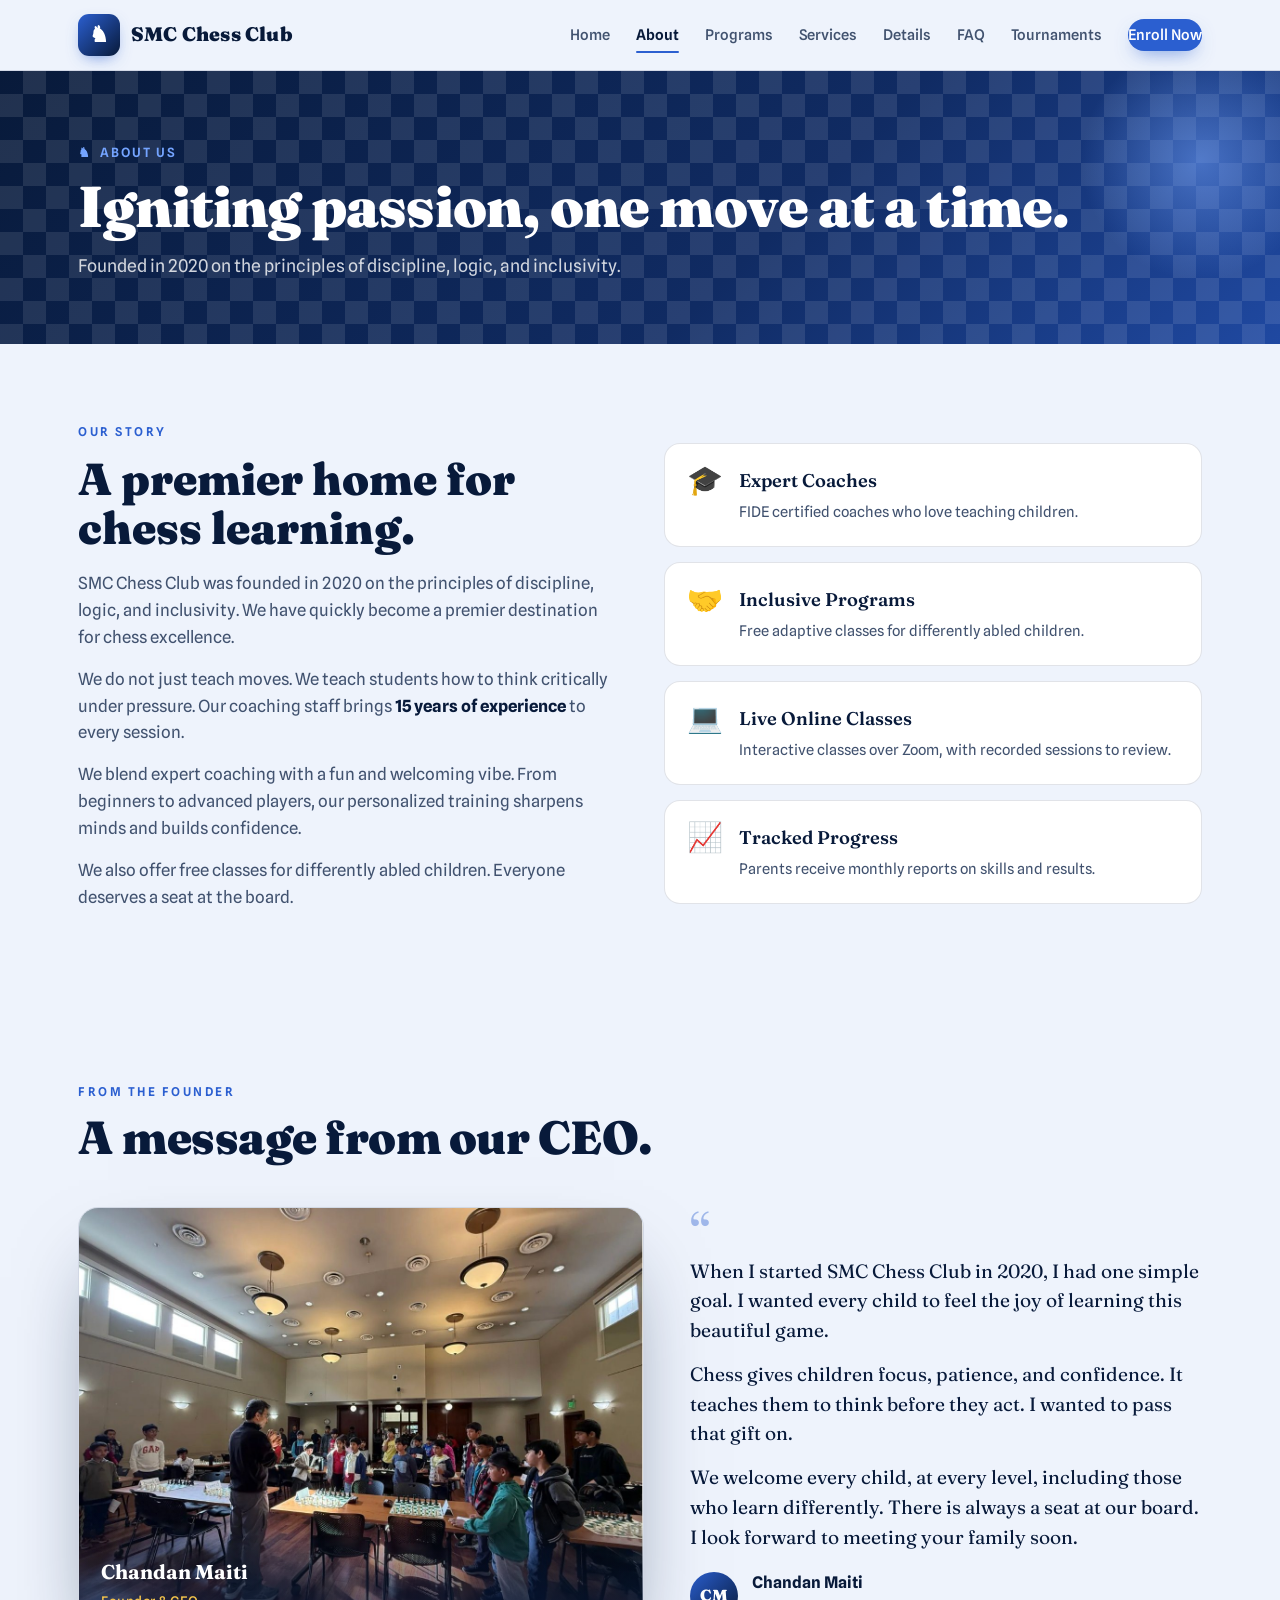
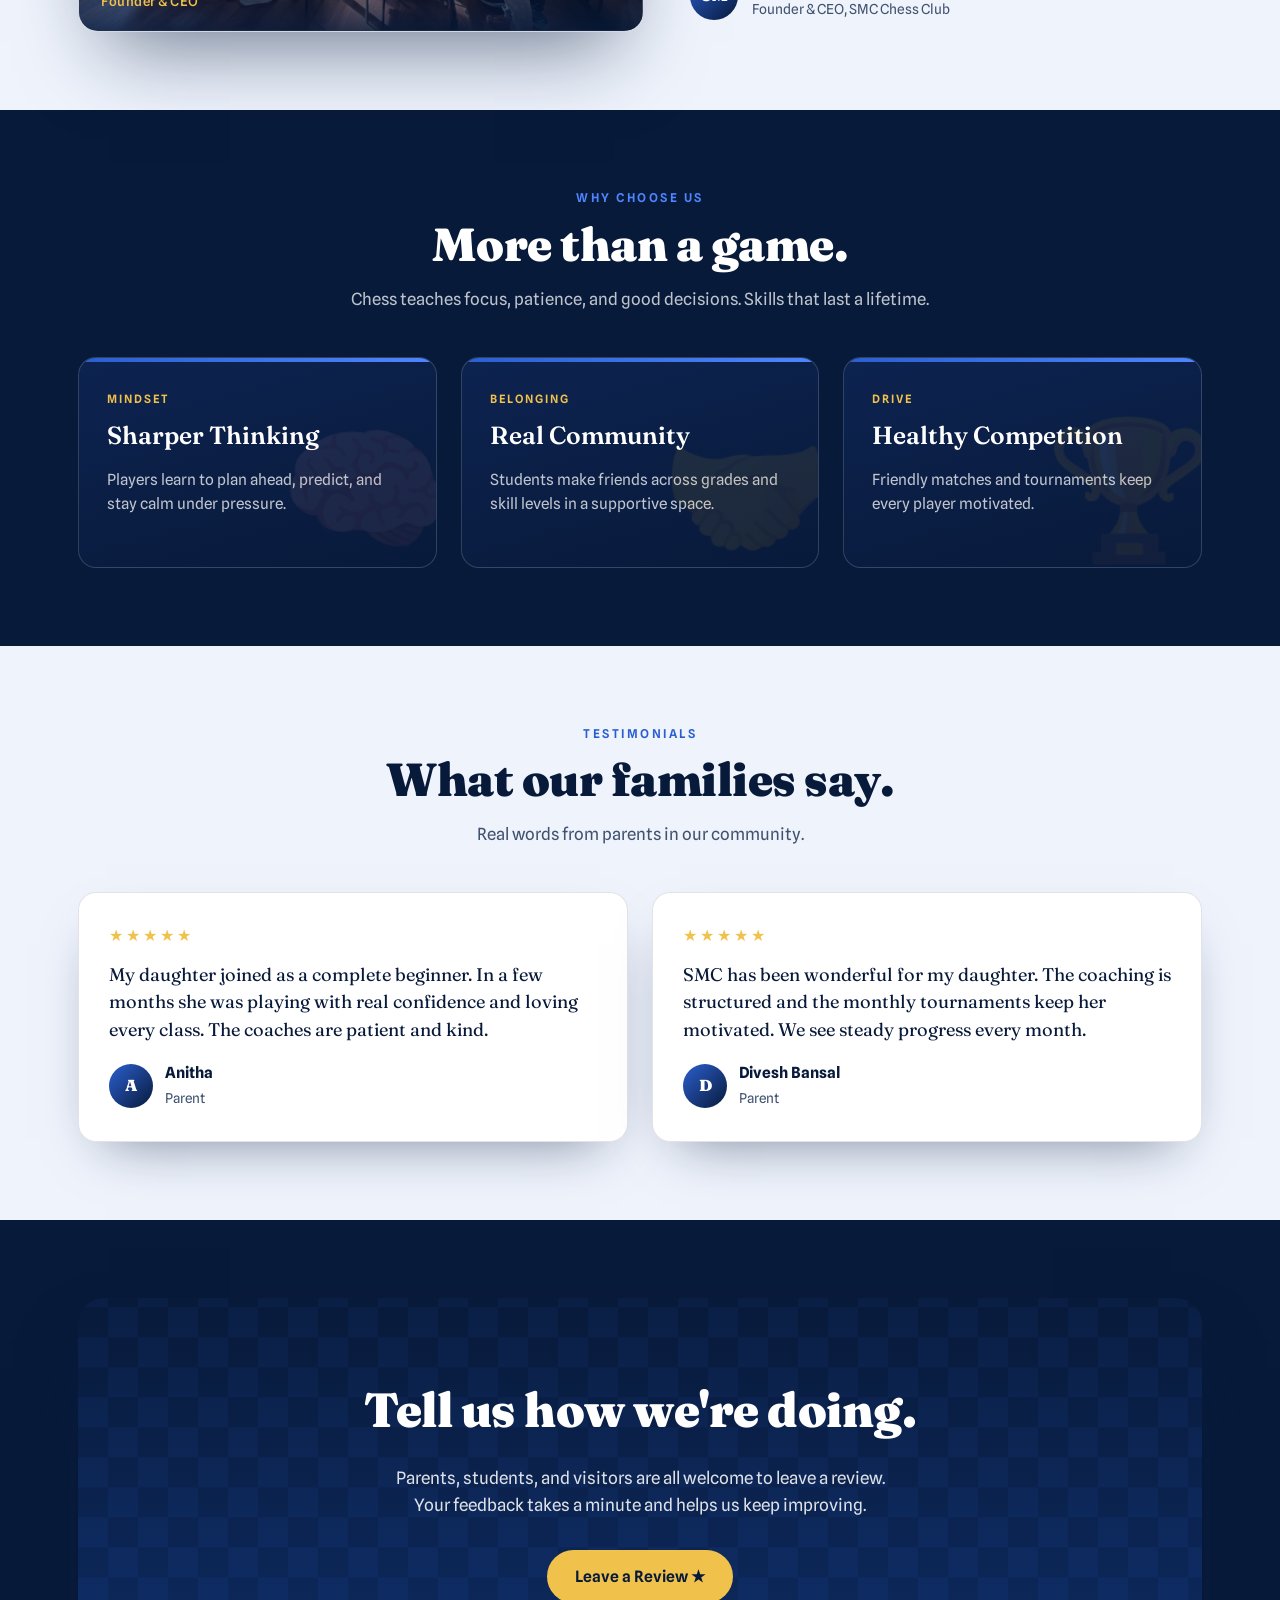
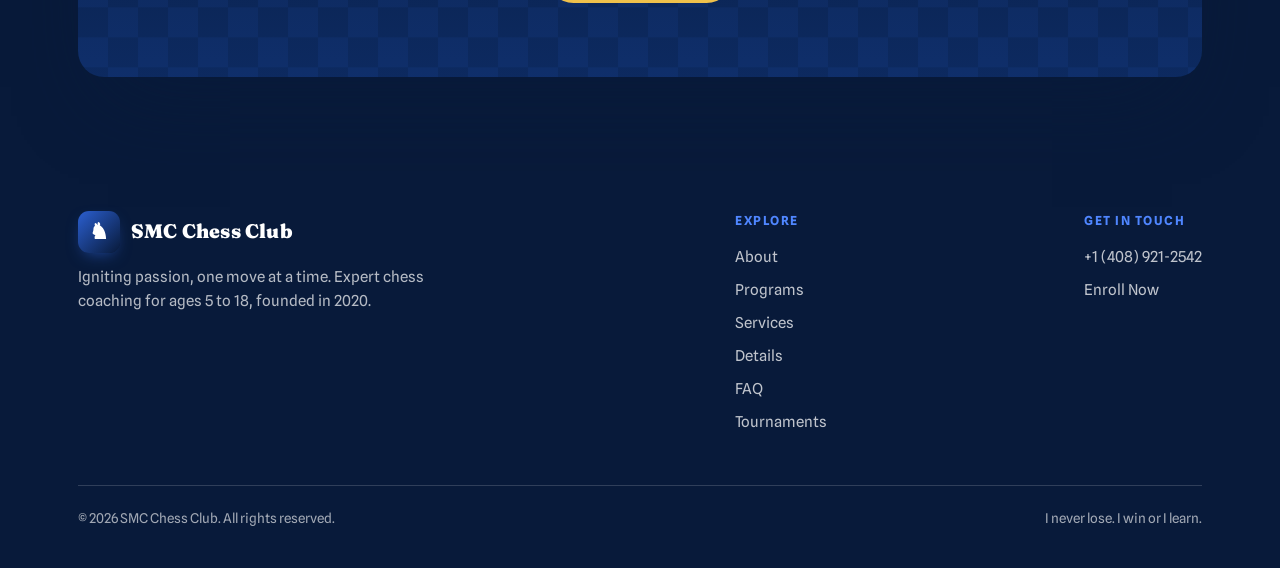
==== about.html @ 3e724fa2 "Add files via upload" ====
<!DOCTYPE html>
<html lang="en">
<head>
<meta charset="UTF-8">
<meta name="viewport" content="width=device-width, initial-scale=1.0">
<title>About Us — SMC Chess Club</title>
<meta name="description" content="About SMC Chess Club. Founded in 2020 on discipline, logic, and inclusivity, with 15 years of coaching experience.">
<link rel="preconnect" href="https://fonts.googleapis.com">
<link rel="preconnect" href="https://fonts.gstatic.com" crossorigin>
<link href="https://fonts.googleapis.com/css2?family=Fraunces:ital,opsz,wght@0,9..144,400;0,9..144,600;0,9..144,900;1,9..144,500&family=Spline+Sans:wght@400;500;600&display=swap" rel="stylesheet">
<link rel="stylesheet" href="styles.css">
</head>
<body>
<nav>
  <div class="nav-in">
    <a href="index.html" class="brand"><span class="mark">♞</span> SMC Chess Club</a>
    <div class="nav-links" id="links">
      <a href="index.html" class="">Home</a>
      <a href="about.html" class="active">About</a>
      <a href="programs.html" class="">Programs</a>
      <a href="services.html" class="">Services</a>
      <a href="details.html" class="">Details</a>
      <a href="faq.html" class="">FAQ</a>
      <a href="tournaments.html" class="">Tournaments</a>
      <a href="https://forms.gle/wypQJZxzodsCnf7c6" target="_blank" rel="noopener" class="nav-cta">Enroll Now</a>
    </div>
    <button class="burger" id="burger" aria-label="Menu">☰</button>
  </div>
</nav>

<div class="banner">
  <div class="wrap">
    <div class="crumb"><span>♞</span> About Us</div>
    <h1>Igniting passion, one move at a time.</h1>
    <p>Founded in 2020 on the principles of discipline, logic, and inclusivity.</p>
  </div>
</div>

<section>
  <div class="wrap">
    <div class="about-grid">
      <div class="reveal">
        <div class="sec-tag">Our Story</div>
        <h2 style="font-family:'Fraunces',serif;font-size:clamp(2rem,4vw,2.8rem);font-weight:900;line-height:1.1;margin:12px 0 18px;color:var(--navy)">A premier home for chess learning.</h2>
        <p>SMC Chess Club was founded in 2020 on the principles of discipline, logic, and inclusivity. We have quickly become a premier destination for chess excellence.</p>
        <p>We do not just teach moves. We teach students how to think critically under pressure. Our coaching staff brings <strong>15 years of experience</strong> to every session.</p>
        <p>We blend expert coaching with a fun and welcoming vibe. From beginners to advanced players, our personalized training sharpens minds and builds confidence.</p>
        <p>We also offer free classes for differently abled children. Everyone deserves a seat at the board.</p>
      </div>
      <div class="pillars reveal" style="transition-delay:.1s">
        <div class="pillar"><span class="ico">🎓</span><div><h4>Expert Coaches</h4><small>FIDE certified coaches who love teaching children.</small></div></div>
        <div class="pillar"><span class="ico">🤝</span><div><h4>Inclusive Programs</h4><small>Free adaptive classes for differently abled children.</small></div></div>
        <div class="pillar"><span class="ico">💻</span><div><h4>Live Online Classes</h4><small>Interactive classes over Zoom, with recorded sessions to review.</small></div></div>
        <div class="pillar"><span class="ico">📈</span><div><h4>Tracked Progress</h4><small>Parents receive monthly reports on skills and results.</small></div></div>
      </div>
    </div>
  </div>
</section>

<section style="background:var(--sky)">
  <div class="wrap">
    <div class="sec-head reveal">
      <div class="sec-tag">From the Founder</div>
      <h2>A message from our CEO.</h2>
    </div>
    <div class="founder reveal">
      <div class="photo">
        <img src="founder.jpg" alt="Chandan Maiti coaching students at SMC Chess Club">
        <div class="cap"><b>Chandan Maiti</b><small>Founder &amp; CEO</small></div>
      </div>
      <blockquote>
        <div class="mark-q">&ldquo;</div>
        <p>When I started SMC Chess Club in 2020, I had one simple goal. I wanted every child to feel the joy of learning this beautiful game.</p>
        <p>Chess gives children focus, patience, and confidence. It teaches them to think before they act. I wanted to pass that gift on.</p>
        <p>We welcome every child, at every level, including those who learn differently. There is always a seat at our board. I look forward to meeting your family soon.</p>
        <div class="sign">
          <span class="av">CM</span>
          <div><b>Chandan Maiti</b><small>Founder &amp; CEO, SMC Chess Club</small></div>
        </div>
      </blockquote>
    </div>
  </div>
</section>

<section class="alt">
  <div class="wrap">
    <div class="sec-head center reveal">
      <div class="sec-tag">Why Choose Us</div>
      <h2>More than a game.</h2>
      <p style="margin:0 auto">Chess teaches focus, patience, and good decisions. Skills that last a lifetime.</p>
    </div>
    <div class="cards">
      <div class="card reveal"><span class="pc-bg">🧠</span><div class="tier">Mindset</div><h3>Sharper Thinking</h3><p>Players learn to plan ahead, predict, and stay calm under pressure.</p></div>
      <div class="card reveal" style="transition-delay:.1s"><span class="pc-bg">🤝</span><div class="tier">Belonging</div><h3>Real Community</h3><p>Students make friends across grades and skill levels in a supportive space.</p></div>
      <div class="card reveal" style="transition-delay:.2s"><span class="pc-bg">🏆</span><div class="tier">Drive</div><h3>Healthy Competition</h3><p>Friendly matches and tournaments keep every player motivated.</p></div>
    </div>
  </div>
</section>

<section id="testimonials">
  <div class="wrap">
    <div class="sec-head center reveal">
      <div class="sec-tag">Testimonials</div>
      <h2>What our families say.</h2>
      <p style="margin:0 auto">Real words from parents in our community.</p>
    </div>
    <div class="tg">
      <div class="tcard reveal">
        <div class="stars">★★★★★</div>
        <p class="quote">My daughter joined as a complete beginner. In a few months she was playing with real confidence and loving every class. The coaches are patient and kind.</p>
        <div class="who"><span class="av">A</span><div><b>Anitha</b><small>Parent</small></div></div>
      </div>
      <div class="tcard reveal" style="transition-delay:.1s">
        <div class="stars">★★★★★</div>
        <p class="quote">SMC has been wonderful for my daughter. The coaching is structured and the monthly tournaments keep her motivated. We see steady progress every month.</p>
        <div class="who"><span class="av">D</span><div><b>Divesh Bansal</b><small>Parent</small></div></div>
      </div>
    </div>
  </div>
</section>

<!-- ===== LEAVE A REVIEW ===== -->
<section class="alt">
  <div class="wrap">
    <div class="join reveal">
      <h2>Tell us how we're doing.</h2>
      <p>Parents, students, and visitors are all welcome to leave a review. Your feedback takes a minute and helps us keep improving.</p>
      <div class="btn-row" style="justify-content:center">
        <!-- EDIT: to point this at a different form later, change the link below -->
        <a href="https://forms.gle/vXuJPMD7yrbKFcdn7" target="_blank" rel="noopener" class="btn btn-gold">Leave a Review ★</a>
      </div>
    </div>
  </div>
</section>
<footer>
  <div class="wrap">
    <div class="foot-grid">
      <div class="foot-brand">
        <a href="index.html" class="brand"><span class="mark">♞</span> SMC Chess Club</a>
        <p>Igniting passion, one move at a time. Expert chess coaching for ages 5 to 18, founded in 2020.</p>
      </div>
      <div class="foot-col">
        <h5>Explore</h5>
        <a href="about.html">About</a>
        <a href="programs.html">Programs</a>
        <a href="services.html">Services</a>
        <a href="details.html">Details</a>
        <a href="faq.html">FAQ</a>
        <a href="tournaments.html">Tournaments</a>
      </div>
      <div class="foot-col">
        <h5>Get in Touch</h5>
        <a href="tel:+14089212542">+1 (408) 921-2542</a>
        <a href="https://forms.gle/wypQJZxzodsCnf7c6" target="_blank" rel="noopener">Enroll Now</a>
      </div>
    </div>
    <div class="foot-base">
      <span>&copy; <span id="yr"></span> SMC Chess Club. All rights reserved.</span>
      <span>I never lose. I win or I learn.</span>
    </div>
  </div>
</footer>
<script src="shared.js"></script>
</body>
</html>
---- styles.css ----
/* ====== SMC Chess Club — shared styles ====== */
:root{
  --navy:#081a3a;
  --navy-2:#0d2350;
  --navy-3:#102b63;
  --blue:#2b5fd0;
  --blue-bright:#4f86ff;
  --blue-glow:#74a4ff;
  --sky:#eef3fc;
  --sky-2:#e2ebfa;
  --ink:#0a1f44;
  --ink-soft:#41526f;
  --gold:#f0c14b;
  --gold-deep:#c8962a;
  --white:#ffffff;
  --line:rgba(10,31,68,.12);
  --line-light:rgba(255,255,255,.16);
  --shadow:0 24px 54px -28px rgba(8,26,58,.55);
  --shadow-lg:0 40px 80px -30px rgba(8,26,58,.6);
}
*{margin:0;padding:0;box-sizing:border-box}
html{scroll-behavior:smooth}
body{
  background:var(--sky);
  color:var(--ink);
  font-family:'Spline Sans',sans-serif;
  line-height:1.6;
  -webkit-font-smoothing:antialiased;
  overflow-x:hidden;
}
.wrap{max-width:1180px;margin:0 auto;padding:0 28px;position:relative;z-index:1}
h1,h2,h3,.display{font-family:'Fraunces',serif}
a{color:inherit;text-decoration:none}
img{max-width:100%;display:block}

/* ===== NAV ===== */
nav{position:sticky;top:0;z-index:80;background:rgba(238,243,252,.9);backdrop-filter:blur(12px);border-bottom:1px solid var(--line)}
.nav-in{display:flex;align-items:center;justify-content:space-between;padding:14px 28px;max-width:1180px;margin:0 auto}
.brand{display:flex;align-items:center;gap:11px;font-family:'Fraunces',serif;font-weight:900;font-size:1.22rem;letter-spacing:.2px;color:var(--navy);white-space:nowrap}
.brand .mark{width:42px;height:42px;flex-shrink:0;display:grid;place-items:center;background:linear-gradient(135deg,var(--blue),var(--navy));color:var(--white);border-radius:11px;font-size:1.4rem;box-shadow:0 6px 16px -6px rgba(43,95,208,.7)}
.nav-links{display:flex;gap:26px;align-items:center}
.nav-links a{font-size:.92rem;font-weight:500;color:var(--ink-soft);transition:color .2s;position:relative;padding:4px 0;white-space:nowrap}
.nav-links a:hover{color:var(--blue)}
.nav-links a.active{color:var(--navy);font-weight:600}
.nav-links a.active::after{content:"";position:absolute;left:0;right:0;bottom:-2px;height:2px;background:var(--blue);border-radius:2px}
.nav-cta{background:var(--blue);color:var(--white)!important;padding:11px 30px;border-radius:50px;font-weight:600;font-size:.92rem;white-space:nowrap;flex-shrink:0;transition:transform .2s,background .2s,box-shadow .2s;box-shadow:0 8px 20px -8px rgba(43,95,208,.7)}
.nav-cta:hover{background:var(--blue-bright);transform:translateY(-1px)}
.nav-cta.active::after{display:none}
.burger{display:none;background:none;border:0;cursor:pointer;font-size:1.6rem;color:var(--navy)}

/* ===== BUTTONS ===== */
.btn{padding:14px 28px;border-radius:50px;font-weight:600;font-size:.98rem;transition:transform .2s,box-shadow .2s,background .2s;display:inline-flex;align-items:center;gap:8px;cursor:pointer}
.btn-primary{background:var(--blue);color:var(--white);box-shadow:0 14px 30px -12px rgba(43,95,208,.8)}
.btn-primary:hover{transform:translateY(-2px);box-shadow:var(--shadow);background:var(--blue-bright)}
.btn-ghost{border:1.5px solid var(--navy);color:var(--navy)}
.btn-ghost:hover{background:var(--navy);color:var(--white)}
.btn-gold{background:var(--gold);color:var(--navy)}
.btn-gold:hover{background:var(--white);transform:translateY(-2px)}
.btn-row{display:flex;gap:14px;flex-wrap:wrap}

/* ===== HERO (home) ===== */
.home-hero{position:relative;padding:90px 0 70px;overflow:hidden}
.home-hero::before{
  content:"";position:absolute;inset:0;z-index:0;
  background:
    radial-gradient(circle at 16% 20%, rgba(79,134,255,.18), transparent 44%),
    radial-gradient(circle at 84% 78%, rgba(43,95,208,.16), transparent 48%);
}
.hero{display:grid;grid-template-columns:1.12fr .88fr;gap:50px;align-items:center;position:relative;z-index:1}
.eyebrow{display:inline-flex;align-items:center;gap:9px;font-size:.78rem;font-weight:600;letter-spacing:2.5px;text-transform:uppercase;color:var(--blue);margin-bottom:20px}

.hero h1{font-size:clamp(2.8rem,6vw,4.7rem);line-height:1.02;font-weight:900;letter-spacing:-1.2px;color:var(--navy)}
.hero h1 em{font-style:italic;color:var(--blue);font-weight:500}
.hero .motto{font-family:'Fraunces',serif;font-style:italic;color:var(--gold-deep);font-size:1.18rem;margin-top:14px}
.hero p.lead{font-size:1.12rem;color:var(--ink-soft);margin:18px 0 32px;max-width:31em}

.board-card{background:var(--white);border:1px solid var(--line);border-radius:22px;padding:24px;box-shadow:var(--shadow-lg);transform:rotate(1.6deg);position:relative}
.board-card::after{content:"♞";position:absolute;top:-26px;right:-18px;width:62px;height:62px;background:var(--gold);color:var(--navy);border-radius:50%;display:grid;place-items:center;font-size:2rem;box-shadow:var(--shadow);transform:rotate(-10deg)}
.board{display:grid;grid-template-columns:repeat(8,1fr);aspect-ratio:1;border-radius:12px;overflow:hidden;border:6px solid var(--navy)}
.board span{display:grid;place-items:center;font-size:clamp(.9rem,2.4vw,1.55rem)}
.board span.d{background:var(--blue)}
.board span.l{background:var(--sky-2)}
.board span.d .pc{color:var(--white)}
.board span.l .pc{color:var(--navy)}
.board-cap{display:flex;justify-content:space-between;margin-top:16px;font-size:.82rem;color:var(--ink-soft);font-weight:500}

/* ===== PAGE BANNER (inner pages) ===== */
.banner{position:relative;color:var(--white);padding:72px 0 64px;overflow:hidden;
  background:linear-gradient(135deg,var(--navy) 0%,var(--navy-3) 60%,var(--blue) 130%)}
.banner::before{content:"";position:absolute;inset:0;opacity:.10;
  background-image:repeating-conic-gradient(#fff 0% 25%, transparent 0% 50%);background-size:46px 46px}
.banner::after{content:"";position:absolute;right:-40px;top:-30px;font-size:0;width:240px;height:240px;border-radius:50%;background:radial-gradient(circle,rgba(116,164,255,.5),transparent 70%)}
.banner .wrap{position:relative;z-index:2}
.banner .crumb{font-size:.8rem;letter-spacing:2px;text-transform:uppercase;color:var(--blue-glow);font-weight:600;margin-bottom:14px;display:flex;gap:8px;align-items:center}
.banner h1{font-size:clamp(2.4rem,5vw,3.6rem);font-weight:900;letter-spacing:-.8px;line-height:1.05}
.banner p{color:rgba(255,255,255,.8);font-size:1.1rem;margin-top:14px;max-width:40em}

/* ===== STAT STRIP ===== */
.stats{margin-top:58px;display:grid;grid-template-columns:repeat(4,1fr);border:1px solid var(--line);border-radius:18px;overflow:hidden;background:var(--white);box-shadow:var(--shadow);position:relative;z-index:1}
.stat{padding:28px 20px;text-align:center;border-right:1px solid var(--line)}
.stat:last-child{border-right:0}
.stat .num{font-family:'Fraunces',serif;font-size:2.2rem;font-weight:900;color:var(--blue)}
.stat .lbl{font-size:.82rem;color:var(--ink-soft);font-weight:500;letter-spacing:.3px}

/* ===== SECTION SHELL ===== */
section{padding:78px 0;position:relative}
.sec-head{max-width:42em;margin-bottom:44px}
.sec-head.center{margin-left:auto;margin-right:auto;text-align:center}
.sec-tag{font-size:.76rem;font-weight:600;letter-spacing:2.5px;text-transform:uppercase;color:var(--blue)}
.sec-head h2{font-size:clamp(2rem,4vw,2.9rem);font-weight:900;line-height:1.08;margin:12px 0 16px;letter-spacing:-.5px;color:var(--navy)}
.sec-head p{color:var(--ink-soft);font-size:1.05rem}
.alt{background:var(--navy);color:var(--white)}
.alt .sec-head h2{color:var(--white)}
.alt .sec-head p{color:rgba(255,255,255,.74)}
.alt .sec-tag{color:var(--blue-bright)}

/* ===== ABOUT ===== */
.about-grid{display:grid;grid-template-columns:1fr 1fr;gap:48px;align-items:center}
.about-grid p{color:var(--ink-soft);margin-bottom:15px;font-size:1.05rem}
.about-grid strong{color:var(--navy)}
.pillars{display:grid;gap:15px}
.pillar{display:flex;gap:16px;padding:22px;background:var(--white);border:1px solid var(--line);border-radius:16px;transition:transform .2s,box-shadow .2s}
.pillar:hover{transform:translateY(-3px);box-shadow:var(--shadow)}
.pillar .ico{font-size:1.8rem;line-height:1}
.pillar h4{font-family:'Fraunces',serif;font-size:1.15rem;font-weight:600;margin-bottom:3px;color:var(--navy)}
.pillar small{color:var(--ink-soft);font-size:.92rem}

/* ===== CARDS (programs) ===== */
.cards{display:grid;grid-template-columns:repeat(3,1fr);gap:24px}
.card{background:linear-gradient(165deg,var(--navy-2),var(--navy));border:1px solid var(--line-light);border-radius:18px;padding:32px 28px;transition:transform .25s,box-shadow .25s;position:relative;overflow:hidden}
.card:hover{transform:translateY(-8px);box-shadow:var(--shadow-lg)}
.card::before{content:"";position:absolute;top:0;left:0;right:0;height:4px;background:linear-gradient(90deg,var(--blue),var(--blue-bright))}
.card .tier{font-size:.72rem;font-weight:600;letter-spacing:2px;text-transform:uppercase;color:var(--gold)}
.card h3{font-size:1.55rem;font-weight:600;margin:8px 0 12px;color:var(--white)}
.card p{color:rgba(255,255,255,.74);font-size:.96rem;margin-bottom:18px}
.card ul{list-style:none;display:grid;gap:10px}
.card li{display:flex;gap:10px;font-size:.94rem;color:rgba(255,255,255,.9)}
.card li::before{content:"♟";color:var(--blue-bright)}
.card .pc-bg{position:absolute;right:-14px;bottom:-30px;font-size:8.5rem;opacity:.08;color:var(--white)}

/* ===== SERVICES ===== */
.svc-grid{display:grid;grid-template-columns:repeat(3,1fr);gap:24px}
.svc{padding:34px 28px;background:var(--white);border:1px solid var(--line);border-radius:18px;transition:transform .2s,border-color .2s,box-shadow .2s}
.svc:hover{transform:translateY(-5px);border-color:var(--blue);box-shadow:var(--shadow)}
.svc .ico{font-size:2.1rem;margin-bottom:14px;display:inline-grid;place-items:center;width:60px;height:60px;border-radius:14px;background:var(--sky);}
.svc h4{font-family:'Fraunces',serif;font-size:1.28rem;font-weight:600;margin-bottom:8px;color:var(--navy)}
.svc p{color:var(--ink-soft);font-size:.96rem}

/* ===== SCHEDULE / DETAILS ===== */
.sched{display:grid;grid-template-columns:1.1fr .9fr;gap:40px;align-items:start}
.timetable{border:1px solid var(--line);border-radius:18px;overflow:hidden;background:var(--white);box-shadow:var(--shadow)}
.trow{display:grid;grid-template-columns:1fr 1.2fr auto;gap:14px;padding:20px 24px;align-items:center;border-bottom:1px solid var(--line)}
.trow:last-child{border-bottom:0}
.trow:nth-child(odd){background:var(--sky)}
.trow .day{font-family:'Fraunces',serif;font-weight:600;font-size:1.05rem;color:var(--navy)}
.trow .what{color:var(--ink-soft);font-size:.94rem}
.trow .time{font-weight:600;font-size:.9rem;color:var(--blue);white-space:nowrap}
.where{background:linear-gradient(165deg,var(--navy-2),var(--navy));color:var(--white);border-radius:18px;padding:32px;box-shadow:var(--shadow)}
.where h4{font-family:'Fraunces',serif;font-size:1.35rem;margin-bottom:18px;color:var(--white)}
.where .row{display:flex;gap:14px;margin-bottom:18px;font-size:.97rem;align-items:flex-start}
.where .row .k{font-size:1.3rem;line-height:1.2}
.where .v{color:rgba(255,255,255,.78)}
.where .v strong{color:var(--white);display:block;font-weight:600;margin-bottom:1px}
.where .v a{color:var(--gold)}

/* ===== RESOURCES ===== */
.res-grid{display:grid;grid-template-columns:repeat(2,1fr);gap:20px}
.res{display:flex;gap:18px;padding:26px;border:1px solid var(--line);border-radius:16px;background:var(--white);transition:border-color .2s,transform .2s,box-shadow .2s}
.res:hover{border-color:var(--blue);transform:translateY(-3px);box-shadow:var(--shadow)}
.res .ico{font-size:2rem;flex-shrink:0}
.res h4{font-family:'Fraunces',serif;font-size:1.18rem;font-weight:600;margin-bottom:5px;color:var(--navy)}
.res p{color:var(--ink-soft);font-size:.93rem;margin-bottom:8px}
.res .lnk{color:var(--blue);font-weight:600;font-size:.89rem}

/* ===== FAQ ===== */
.faq-wrap{max-width:840px;margin:0 auto}
.faq{border-bottom:1px solid var(--line-light)}
.faq button{width:100%;background:none;border:0;cursor:pointer;color:var(--white);display:flex;justify-content:space-between;align-items:center;gap:20px;padding:24px 4px;text-align:left;font-family:'Fraunces',serif;font-size:1.18rem;font-weight:500}
.faq button .plus{font-size:1.6rem;color:var(--blue-bright);transition:transform .3s;flex-shrink:0}
.faq.open button .plus{transform:rotate(45deg)}
.faq .ans{max-height:0;overflow:hidden;transition:max-height .35s ease}
.faq .ans p{color:rgba(255,255,255,.78);padding:0 4px 24px;font-size:1rem}
.faq .ans strong{color:var(--gold)}

/* ===== TESTIMONIALS ===== */
.tg{display:grid;grid-template-columns:repeat(2,1fr);gap:24px}
.tcard{background:var(--white);border:1px solid var(--line);border-radius:18px;padding:30px;box-shadow:var(--shadow);transition:transform .2s}
.tcard:hover{transform:translateY(-4px)}
.tcard .quote{font-family:'Fraunces',serif;font-size:1.14rem;color:var(--navy);line-height:1.5;margin-bottom:18px}
.tcard .who{display:flex;align-items:center;gap:12px}
.tcard .av{width:44px;height:44px;border-radius:50%;background:linear-gradient(135deg,var(--blue),var(--navy));color:var(--white);display:grid;place-items:center;font-family:'Fraunces',serif;font-weight:900}
.tcard .who b{color:var(--navy);font-size:.96rem;display:block}
.tcard .who small{color:var(--ink-soft);font-size:.85rem}
.stars{color:var(--gold);margin-bottom:12px;letter-spacing:3px}

/* ===== JOIN CTA ===== */
.join{text-align:center;color:var(--white);border-radius:26px;padding:74px 32px;box-shadow:var(--shadow-lg);position:relative;overflow:hidden;
  background:linear-gradient(rgba(8,26,58,.93),rgba(13,43,99,.93)),repeating-conic-gradient(var(--navy) 0% 25%, var(--blue) 0% 50%) 0/60px 60px}
.join h2{font-size:clamp(2rem,4.5vw,3rem);font-weight:900;letter-spacing:-.5px;color:var(--white)}
.join p{color:rgba(255,255,255,.86);max-width:35em;margin:16px auto 30px;font-size:1.07rem}

/* ===== FOOTER ===== */
footer{padding:56px 0 38px;background:var(--navy);color:var(--white)}
.foot-grid{display:flex;justify-content:space-between;flex-wrap:wrap;gap:30px;align-items:flex-start}
.foot-brand{max-width:25em}
.foot-brand .brand{color:var(--white)}
.foot-brand p{color:rgba(255,255,255,.7);font-size:.94rem;margin-top:12px}
.foot-col h5{font-size:.78rem;letter-spacing:1.5px;text-transform:uppercase;color:var(--blue-bright);margin-bottom:14px}
.foot-col a{display:block;color:rgba(255,255,255,.74);font-size:.94rem;margin-bottom:9px;transition:color .2s}
.foot-col a:hover{color:var(--white)}
.foot-base{margin-top:42px;padding-top:22px;border-top:1px solid var(--line-light);font-size:.84rem;color:rgba(255,255,255,.62);display:flex;justify-content:space-between;flex-wrap:wrap;gap:10px}

/* ===== REVEAL ===== */
.reveal{opacity:0;transform:translateY(26px);transition:opacity .7s ease,transform .7s ease}
.reveal.in{opacity:1;transform:none}

/* ===== RESPONSIVE ===== */
@media(max-width:900px){
  .hero{grid-template-columns:1fr;gap:38px}
  .board-card{transform:none;max-width:420px}
  .about-grid,.sched,.res-grid,.tg{grid-template-columns:1fr}
  .cards,.svc-grid{grid-template-columns:1fr}
  .stats{grid-template-columns:repeat(2,1fr)}
  .stat:nth-child(2){border-right:0}
  .stat:nth-child(1),.stat:nth-child(2){border-bottom:1px solid var(--line)}
}
@media(max-width:680px){
  .nav-links{display:none;position:absolute;top:100%;left:0;right:0;flex-direction:column;background:var(--sky);padding:20px 28px;gap:18px;border-bottom:1px solid var(--line)}
  .nav-links.show{display:flex}
  .burger{display:block}
  .wrap{padding:0 20px}
  .brand{font-size:1.05rem;gap:9px}
  .brand .mark{width:36px;height:36px;font-size:1.2rem;border-radius:10px}
}

/* ===== FOUNDER MESSAGE ===== */
.founder{display:grid;grid-template-columns:1.05fr .95fr;gap:46px;align-items:center}
.founder .photo{position:relative;border-radius:20px;overflow:hidden;box-shadow:var(--shadow-lg);border:1px solid var(--line)}
.founder .photo img{width:100%;height:100%;object-fit:cover;aspect-ratio:4/3;display:block}
.founder .photo .cap{position:absolute;left:0;right:0;bottom:0;padding:42px 22px 18px;color:#fff;
  background:linear-gradient(transparent,rgba(8,26,58,.88))}
.founder .photo .cap b{font-family:'Fraunces',serif;font-size:1.25rem;display:block}
.founder .photo .cap small{color:var(--gold);font-weight:500;letter-spacing:.5px}
.founder blockquote{border:0;margin:0}
.founder .mark-q{font-family:'Fraunces',serif;font-size:3.4rem;line-height:.6;color:var(--blue);opacity:.4}
.founder blockquote p{font-family:'Fraunces',serif;font-size:1.2rem;line-height:1.55;color:var(--navy);margin:6px 0 14px}
.founder .sign{display:flex;align-items:center;gap:14px;margin-top:18px}
.founder .sign .av{width:48px;height:48px;border-radius:50%;background:linear-gradient(135deg,var(--blue),var(--navy));color:#fff;display:grid;place-items:center;font-family:'Fraunces',serif;font-weight:900}
.founder .sign b{display:block;color:var(--navy);font-size:1rem}
.founder .sign small{color:var(--ink-soft);font-size:.86rem}
@media(max-width:900px){.founder{grid-template-columns:1fr;gap:30px}}

/* ===== CLASS SCHEDULE (tabs) ===== */
.schedule{margin-top:8px}
.sched-tabs{display:flex;flex-wrap:wrap;gap:8px;margin-bottom:22px}
.sched-tab{padding:9px 18px;border-radius:50px;border:1px solid var(--line);background:var(--white);font-family:inherit;font-weight:600;font-size:.9rem;color:var(--ink-soft);cursor:pointer;transition:all .2s}
.sched-tab:hover{border-color:var(--blue);color:var(--blue)}
.sched-tab.active{background:var(--blue);color:#fff;border-color:var(--blue);box-shadow:0 8px 20px -8px rgba(43,95,208,.7)}
.sched-panel{display:none}
.sched-panel.active{display:block}
.sched-scroll{overflow-x:auto;border-radius:16px;box-shadow:var(--shadow)}
.stable{width:100%;border-collapse:collapse;background:var(--white);min-width:460px}
.stable th{background:var(--navy);color:#fff;text-align:left;padding:14px 18px;font-family:'Fraunces',serif;font-weight:600;font-size:.88rem;white-space:nowrap}
.stable td{padding:13px 18px;border-top:1px solid var(--line);font-size:.93rem;color:var(--ink-soft);vertical-align:middle}
.stable td.grp{color:var(--navy);font-weight:600}
.stable tr:nth-child(even) td{background:var(--sky)}
.stable .lvl{color:var(--blue);font-weight:600;white-space:nowrap}
.stable .tm{white-space:nowrap;font-weight:600;color:var(--navy)}
.sched-note{color:var(--ink-soft);font-size:.92rem;margin-top:16px}

/* ===== PERKS BAND ===== */
.perks-band{background:linear-gradient(165deg,var(--navy-2),var(--navy));border-radius:24px;padding:48px 40px;box-shadow:var(--shadow-lg);position:relative;overflow:hidden}
.perks-band::before{content:"";position:absolute;inset:0;opacity:.07;background-image:repeating-conic-gradient(#fff 0% 25%, transparent 0% 50%);background-size:48px 48px}
.perks-band .inner{position:relative;z-index:1}
.perks-head{text-align:center;max-width:40em;margin:0 auto 34px}
.perks-head .tag{font-size:.76rem;font-weight:600;letter-spacing:2.5px;text-transform:uppercase;color:var(--gold)}
.perks-head h2{font-family:'Fraunces',serif;color:#fff;font-size:clamp(1.8rem,3.6vw,2.6rem);font-weight:900;margin:10px 0 12px;letter-spacing:-.5px}
.perks-head p{color:rgba(255,255,255,.78);font-size:1.05rem}
.perks{display:grid;grid-template-columns:1fr 1fr;gap:20px;margin-bottom:34px}
.perk{background:rgba(255,255,255,.06);border:1px solid var(--line-light);border-radius:16px;padding:28px}
.perk .ico{font-size:2rem;margin-bottom:12px}
.perk h4{font-family:'Fraunces',serif;color:#fff;font-size:1.3rem;font-weight:600;margin-bottom:8px}
.perk p{color:rgba(255,255,255,.8);font-size:.97rem}
.perks-cta{text-align:center}
@media(max-width:760px){.perks{grid-template-columns:1fr}.perks-band{padding:38px 24px}}

/* prevent single-word orphan lines in centered text blocks */
.join h2,.join p,.hero p.lead,.perks-head h2,.perks-head p,.sec-head p,.banner p{text-wrap:balance}
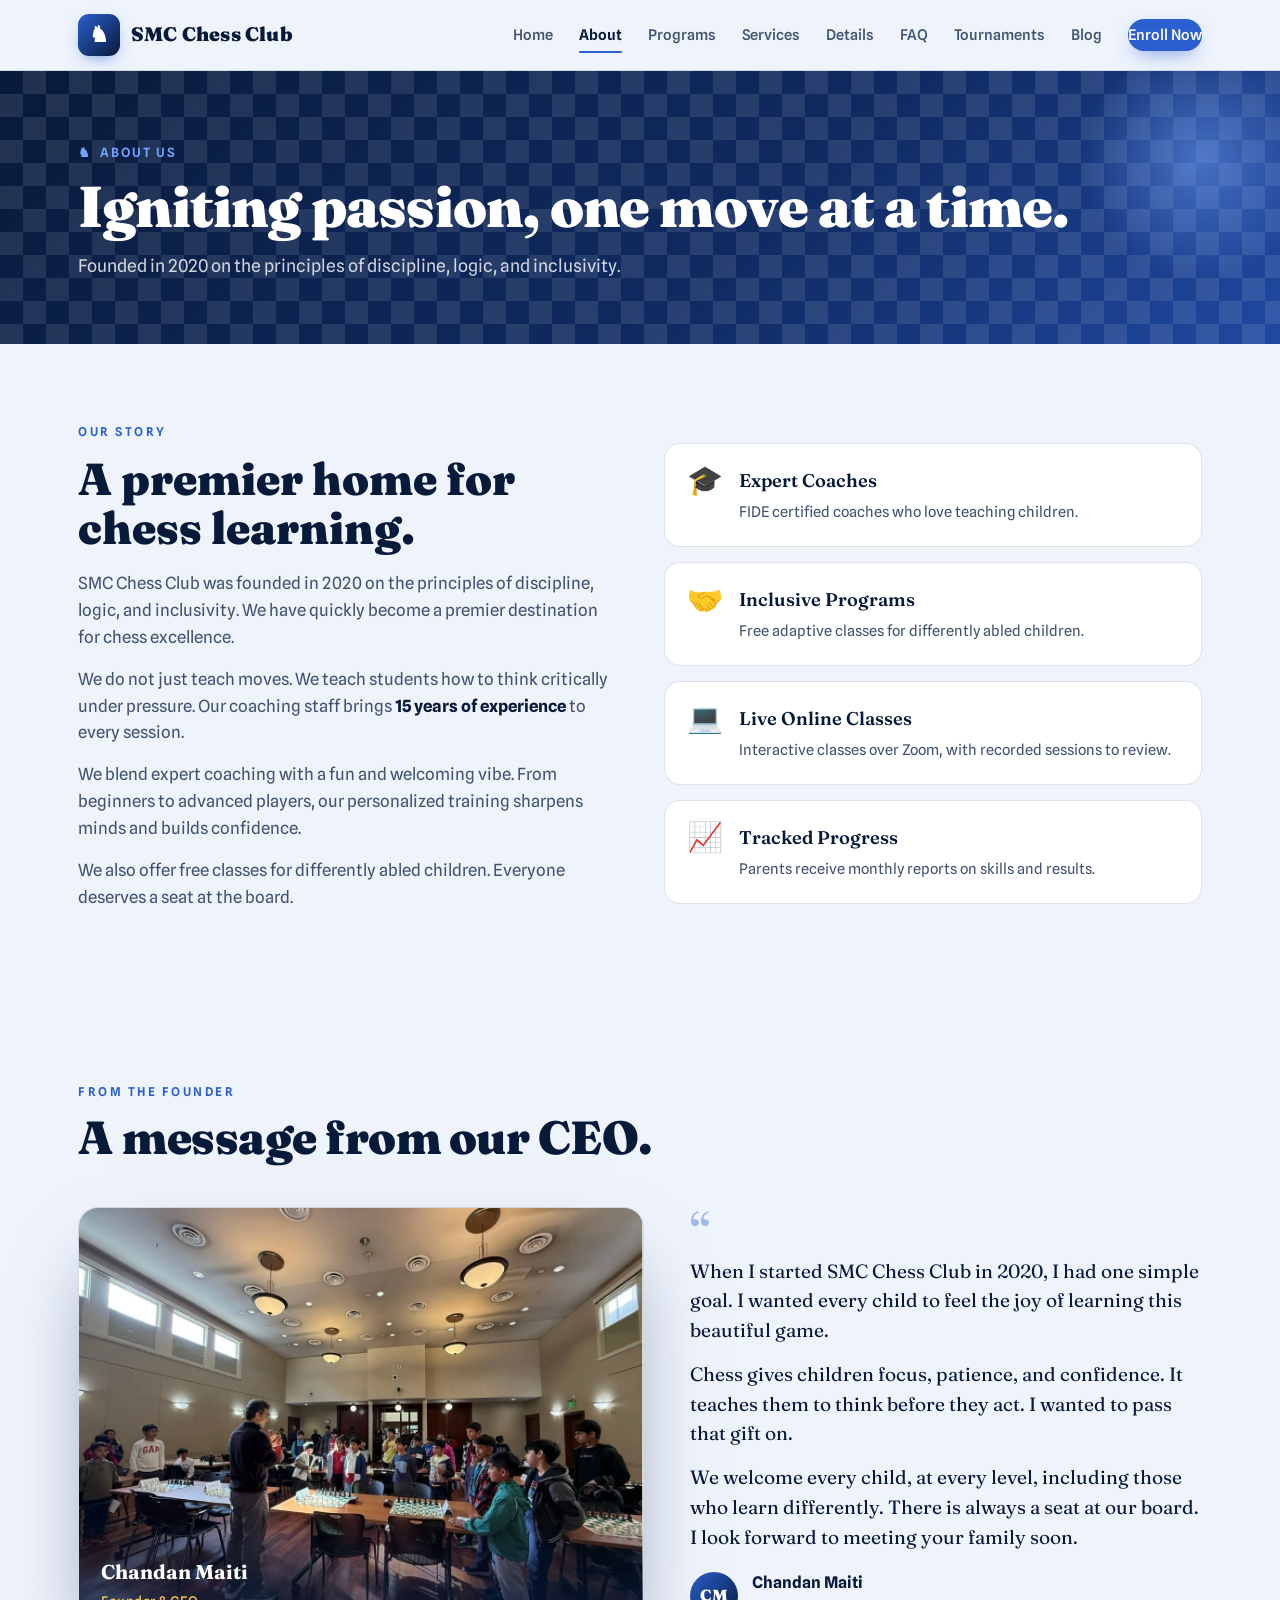
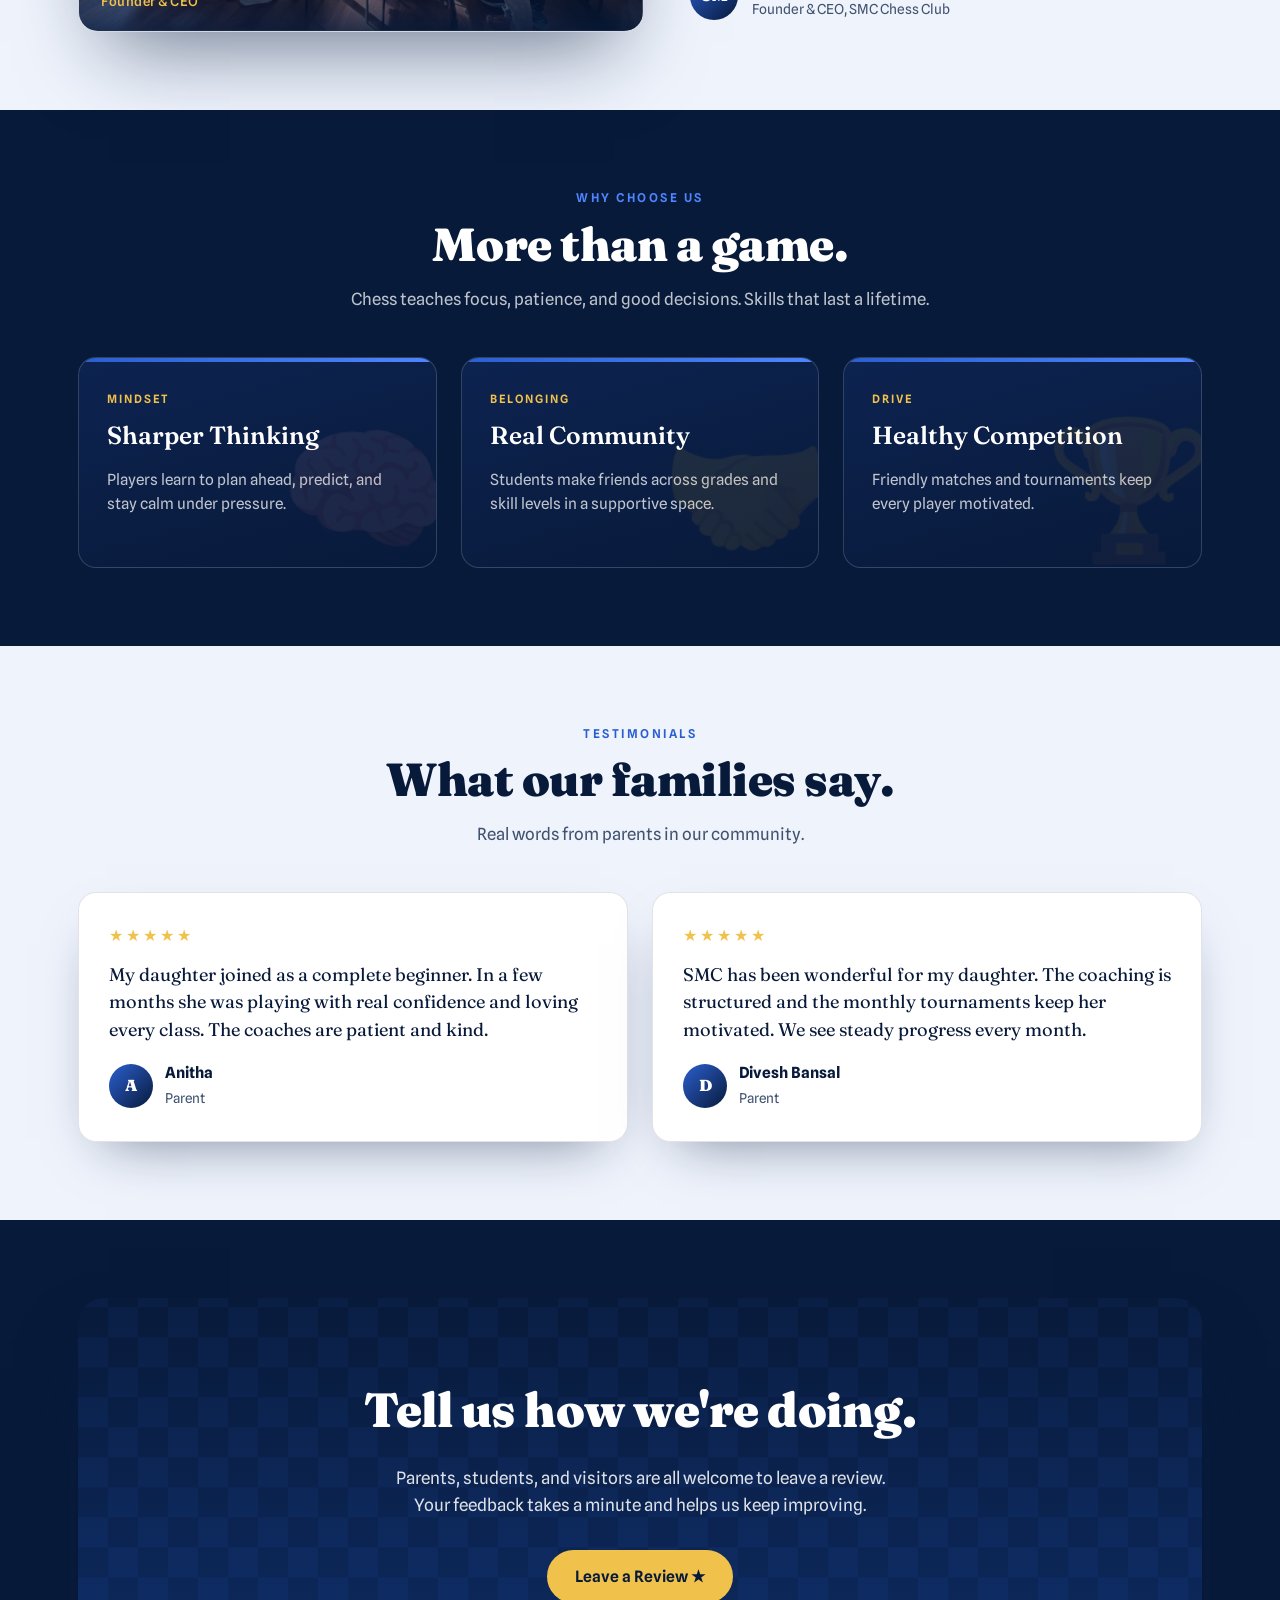
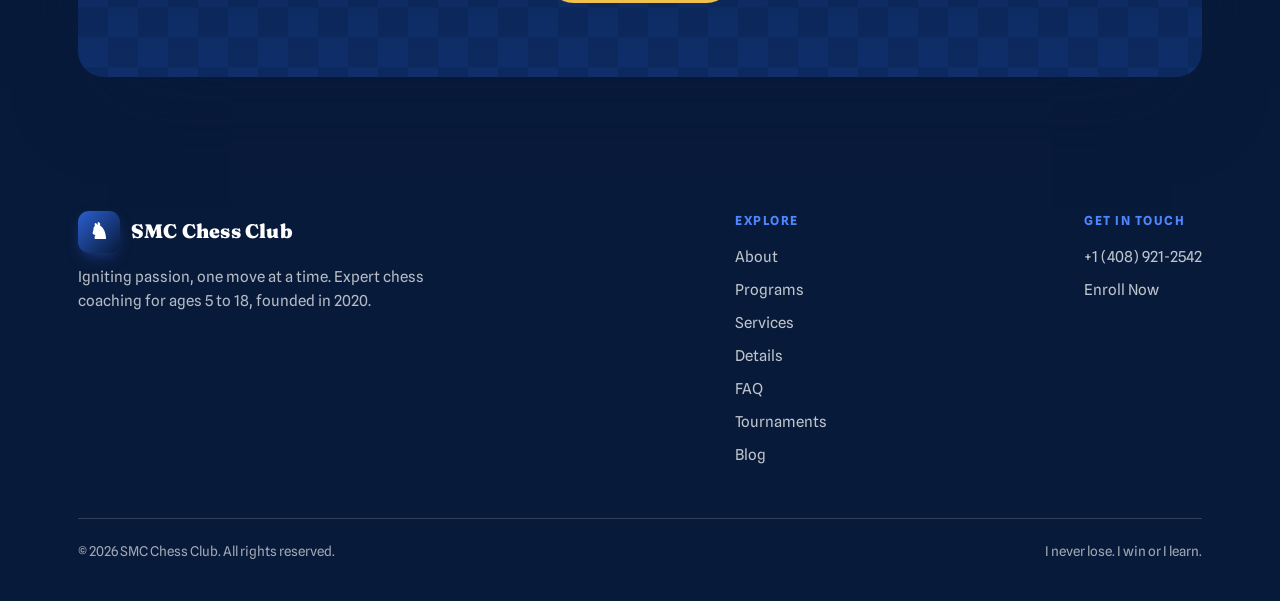
==== commit a57cff3f: "Add files via upload" ====
--- a/about.html
+++ b/about.html
@@ -22,6 +22,7 @@
       <a href="details.html" class="">Details</a>
       <a href="faq.html" class="">FAQ</a>
       <a href="tournaments.html" class="">Tournaments</a>
+      <a href="blog.html" class="">Blog</a>
       <a href="https://forms.gle/wypQJZxzodsCnf7c6" target="_blank" rel="noopener" class="nav-cta">Enroll Now</a>
     </div>
     <button class="burger" id="burger" aria-label="Menu">☰</button>
@@ -147,6 +148,7 @@
         <a href="details.html">Details</a>
         <a href="faq.html">FAQ</a>
         <a href="tournaments.html">Tournaments</a>
+        <a href="blog.html">Blog</a>
       </div>
       <div class="foot-col">
         <h5>Get in Touch</h5>
